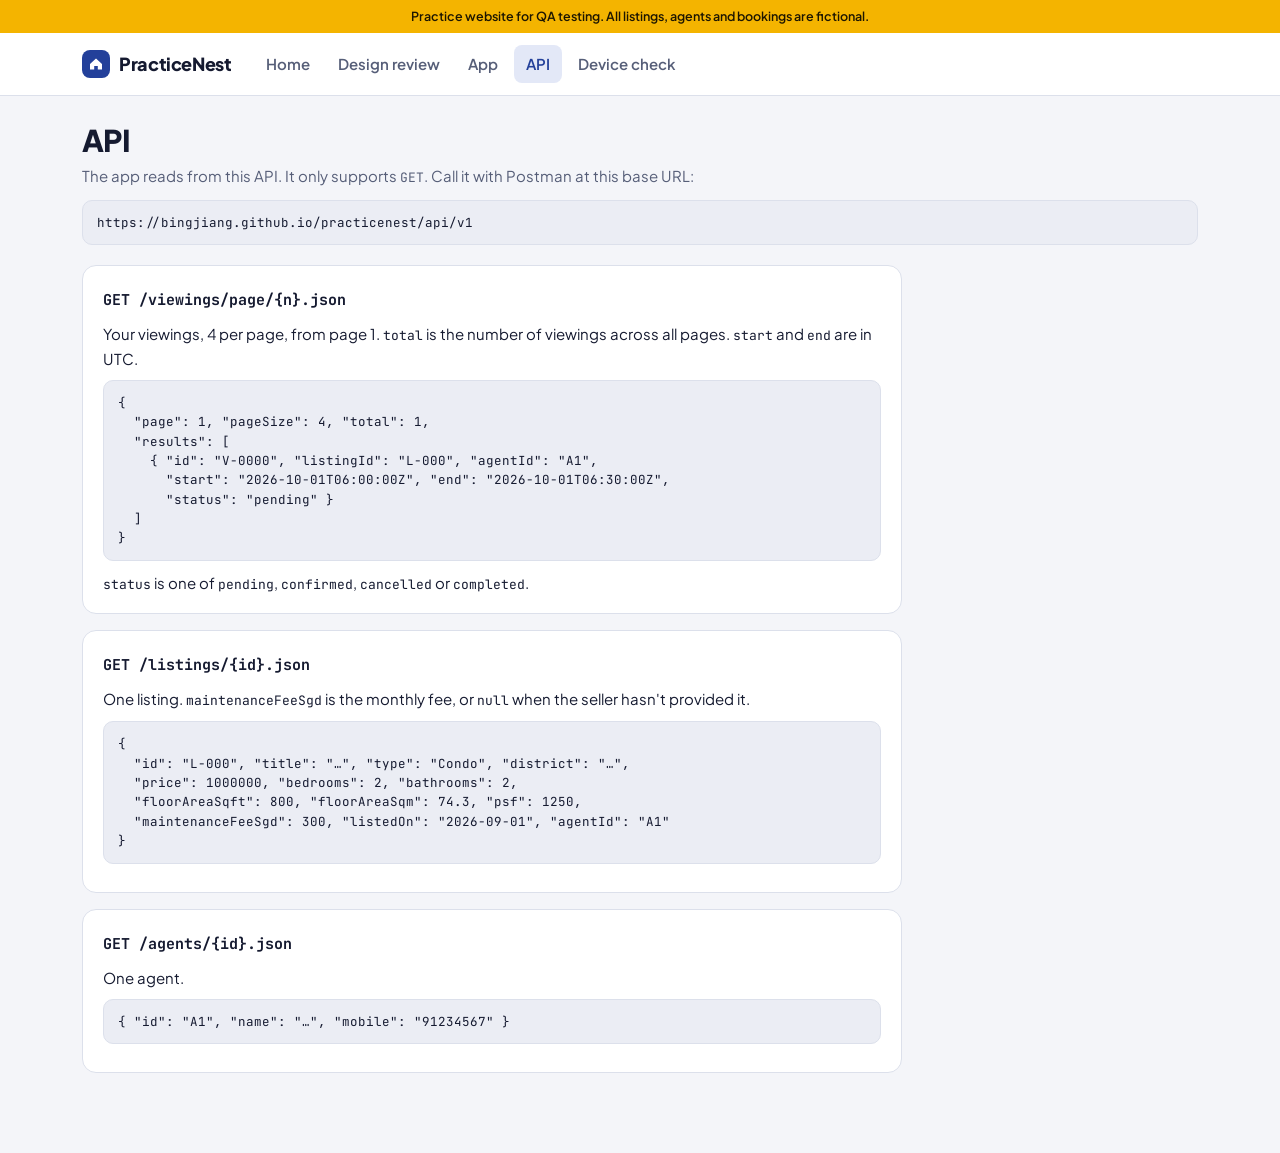
==== api/index.html @ 800aea3c "PracticeNest QA practice site" ====
<!doctype html>
<html lang="en"><head><meta charset="utf-8"><meta name="viewport" content="width=device-width,initial-scale=1">
<title>API · PracticeNest</title>
<link rel="preconnect" href="https://fonts.googleapis.com"><link rel="preconnect" href="https://fonts.gstatic.com" crossorigin>
<link rel="stylesheet" href="https://fonts.googleapis.com/css2?family=Plus+Jakarta+Sans:wght@400;500;600;700;800&family=JetBrains+Mono:wght@400;500&display=swap">
<link rel="stylesheet" href="../assets/site.css">
<style>.apigrid{margin-top:20px;display:grid;gap:16px;max-width:820px}.apigrid h2 code{font-size:15px}.apigrid pre{margin:10px 0}</style>
</head><body>
<div class="practice">Practice website for QA testing. All listings, agents and bookings are fictional.</div>
<header class="bar"><div class="bar-in">
  <a class="brand" href="../"><span class="brand-mark" aria-hidden="true"><svg width="16" height="16" viewBox="0 0 16 16"><path d="M2 8 8 2.5 14 8v5.5H9.8V10H6.2v3.5H2z" fill="#fff"/></svg></span>PracticeNest</a>
  <nav class="nav" aria-label="Main"><a href="../">Home</a><a href="../design/">Design review</a><a href="../app/">App</a><a href="../api/" aria-current="page">API</a><a href="../device/">Device check</a></nav>
</div></header>
<main>

<h1>API</h1>
<p class="lead">The app reads from this API. It only supports <code>GET</code>. Call it with Postman at this base URL:</p>
<pre style="margin-top:12px">https://bingjiang.github.io/practicenest/api/v1</pre>
<div class="apigrid">
  <section class="panel"><h2><code>GET /viewings/page/{n}.json</code></h2>
    <p>Your viewings, 4 per page, from page 1. <code>total</code> is the number of viewings across all pages. <code>start</code> and <code>end</code> are in UTC.</p>
<pre>{
  "page": 1, "pageSize": 4, "total": 1,
  "results": [
    { "id": "V-0000", "listingId": "L-000", "agentId": "A1",
      "start": "2026-10-01T06:00:00Z", "end": "2026-10-01T06:30:00Z",
      "status": "pending" }
  ]
}</pre>
    <p><code>status</code> is one of <code>pending</code>, <code>confirmed</code>, <code>cancelled</code> or <code>completed</code>.</p>
  </section>
  <section class="panel"><h2><code>GET /listings/{id}.json</code></h2>
    <p>One listing. <code>maintenanceFeeSgd</code> is the monthly fee, or <code>null</code> when the seller hasn't provided it.</p>
<pre>{
  "id": "L-000", "title": "…", "type": "Condo", "district": "…",
  "price": 1000000, "bedrooms": 2, "bathrooms": 2,
  "floorAreaSqft": 800, "floorAreaSqm": 74.3, "psf": 1250,
  "maintenanceFeeSgd": 300, "listedOn": "2026-09-01", "agentId": "A1"
}</pre>
  </section>
  <section class="panel"><h2><code>GET /agents/{id}.json</code></h2>
    <p>One agent.</p>
<pre>{ "id": "A1", "name": "…", "mobile": "91234567" }</pre>
  </section>
</div>

</main>
</body></html>
---- assets/site.css ----
:root{
  --bg:#F4F5F9; --surface:#FFFFFF; --sunk:#EBEDF4; --ink:#151A30; --muted:#565E78; --faint:#8990A8;
  --line:#DCE0EB; --line-strong:#C4CADB; --accent:#23409A; --accent-soft:#E3E8F7; --sun:#F4B400;
  --ok:#1C8753; --bad:#BE3838;
  --sans:"Plus Jakarta Sans",system-ui,-apple-system,"Segoe UI",Roboto,sans-serif;
  --mono:"JetBrains Mono",ui-monospace,SFMono-Regular,Menlo,Consolas,monospace;
}
*{box-sizing:border-box}
body{margin:0;background:var(--bg);color:var(--ink);font:15px/1.55 var(--sans);-webkit-font-smoothing:antialiased}
a{color:var(--accent)}
code,.mono{font-family:var(--mono);font-size:13px}
.practice{background:var(--sun);color:#1D1600;font-size:12.5px;font-weight:600;text-align:center;padding:7px 16px}
.bar{background:var(--surface);border-bottom:1px solid var(--line)}
.bar-in{max-width:1180px;margin:0 auto;padding:12px clamp(16px,4vw,32px);display:flex;flex-wrap:wrap;align-items:center;gap:10px 22px}
.brand{display:flex;align-items:center;gap:9px;font-weight:800;font-size:18px;letter-spacing:-.02em;color:var(--ink);text-decoration:none}
.brand-mark{width:28px;height:28px;border-radius:8px;background:var(--accent);display:grid;place-items:center}
.nav{display:flex;gap:4px;flex-wrap:wrap}
.nav a{padding:7px 12px;border-radius:8px;font-weight:600;color:var(--muted);text-decoration:none}
.nav a:hover{color:var(--ink);background:var(--sunk)}
.nav a[aria-current="page"]{color:var(--accent);background:var(--accent-soft)}
main{max-width:1180px;margin:0 auto;padding:26px clamp(16px,4vw,32px) 80px}
h1{margin:0;font-size:clamp(22px,3vw,30px);line-height:1.2;font-weight:800;letter-spacing:-.02em}
h2{font-size:18px;margin:0 0 10px}
.lead{margin:6px 0 0;color:var(--muted);max-width:72ch}
.panel{background:var(--surface);border:1px solid var(--line);border-radius:14px;padding:18px 20px}
.panel p{margin:0 0 10px}
.panel p:last-child{margin-bottom:0}
.panel ul,.panel ol{margin:0;padding-left:20px;display:grid;gap:4px}
.cards{margin-top:20px;display:grid;grid-template-columns:repeat(auto-fit,minmax(240px,1fr));gap:16px}
.cards a.panel{text-decoration:none;color:inherit;display:grid;gap:6px}
.cards a.panel:hover{border-color:var(--accent)}
.cards small{color:var(--faint);font-weight:700;letter-spacing:.06em;text-transform:uppercase;font-size:11.5px}
pre{margin:0;padding:12px 14px;background:var(--sunk);border:1px solid var(--line);border-radius:10px;overflow-x:auto;font-family:var(--mono);font-size:12.5px;line-height:1.55}
table.t{border-collapse:collapse;width:100%}
table.t th,table.t td{text-align:left;padding:10px 12px;border-bottom:1px solid var(--line);vertical-align:top}
table.t th{font-size:11.5px;letter-spacing:.06em;text-transform:uppercase;color:var(--faint)}
.btn{display:inline-block;padding:8px 14px;border-radius:9px;border:1px solid var(--line-strong);background:var(--surface);font:inherit;font-weight:600;cursor:pointer;color:var(--ink);text-decoration:none}
.btn:hover{border-color:var(--ink)}
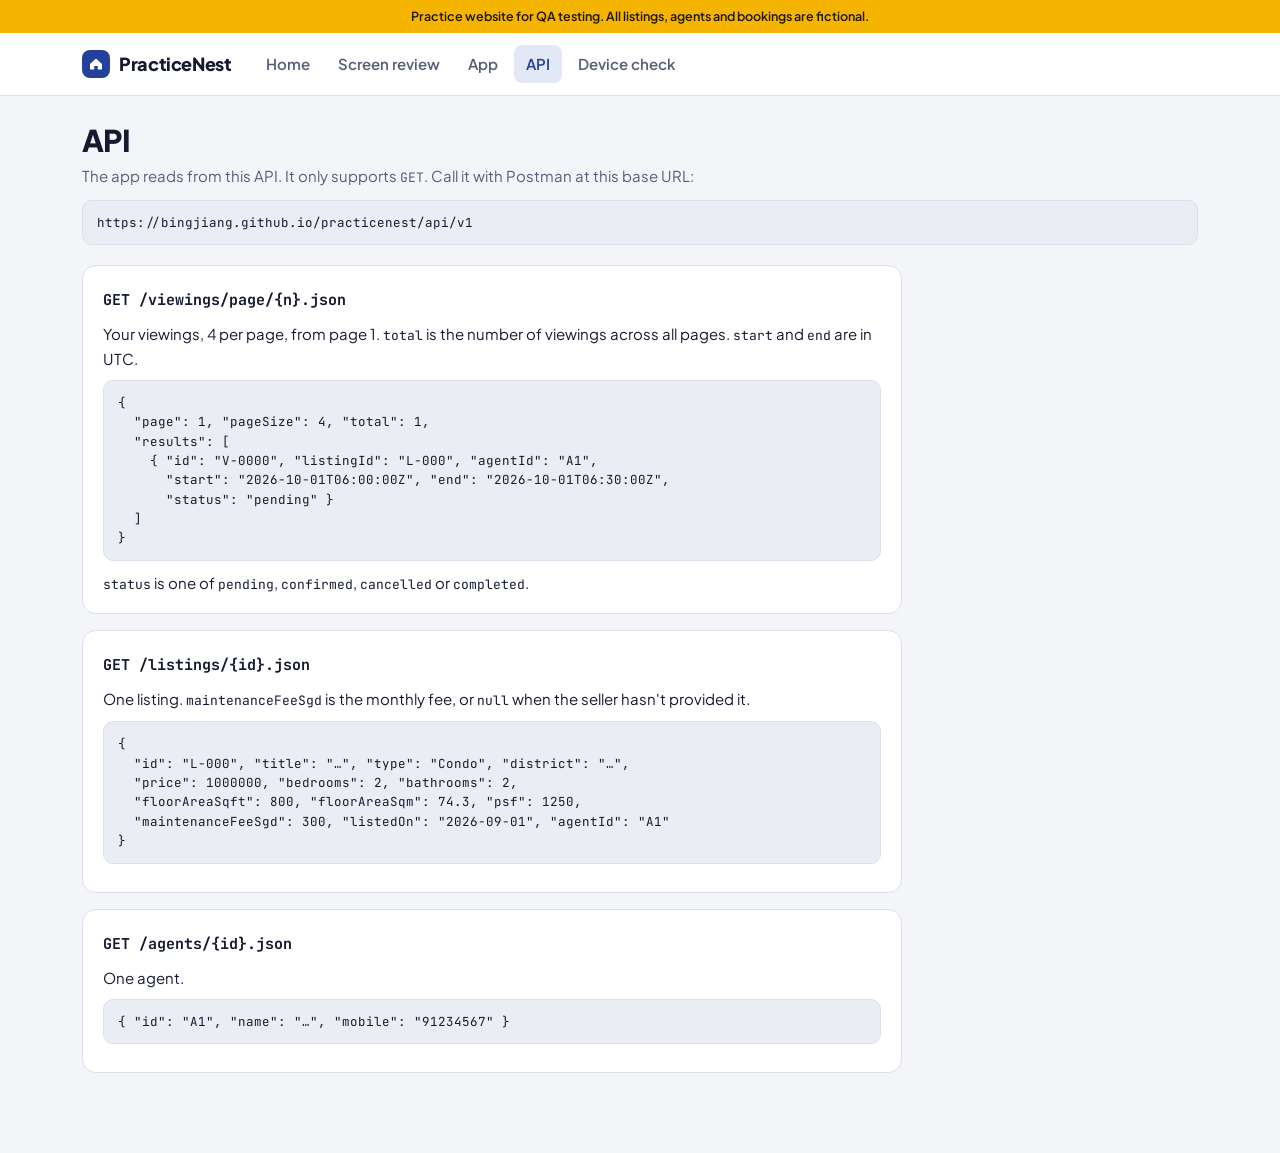
==== commit 23ca30da: "Screen review: build only, no mockup" ====
--- a/api/index.html
+++ b/api/index.html
@@ -9,7 +9,7 @@
 <div class="practice">Practice website for QA testing. All listings, agents and bookings are fictional.</div>
 <header class="bar"><div class="bar-in">
   <a class="brand" href="../"><span class="brand-mark" aria-hidden="true"><svg width="16" height="16" viewBox="0 0 16 16"><path d="M2 8 8 2.5 14 8v5.5H9.8V10H6.2v3.5H2z" fill="#fff"/></svg></span>PracticeNest</a>
-  <nav class="nav" aria-label="Main"><a href="../">Home</a><a href="../design/">Design review</a><a href="../app/">App</a><a href="../api/" aria-current="page">API</a><a href="../device/">Device check</a></nav>
+  <nav class="nav" aria-label="Main"><a href="../">Home</a><a href="../design/">Screen review</a><a href="../app/">App</a><a href="../api/" aria-current="page">API</a><a href="../device/">Device check</a></nav>
 </div></header>
 <main>
 
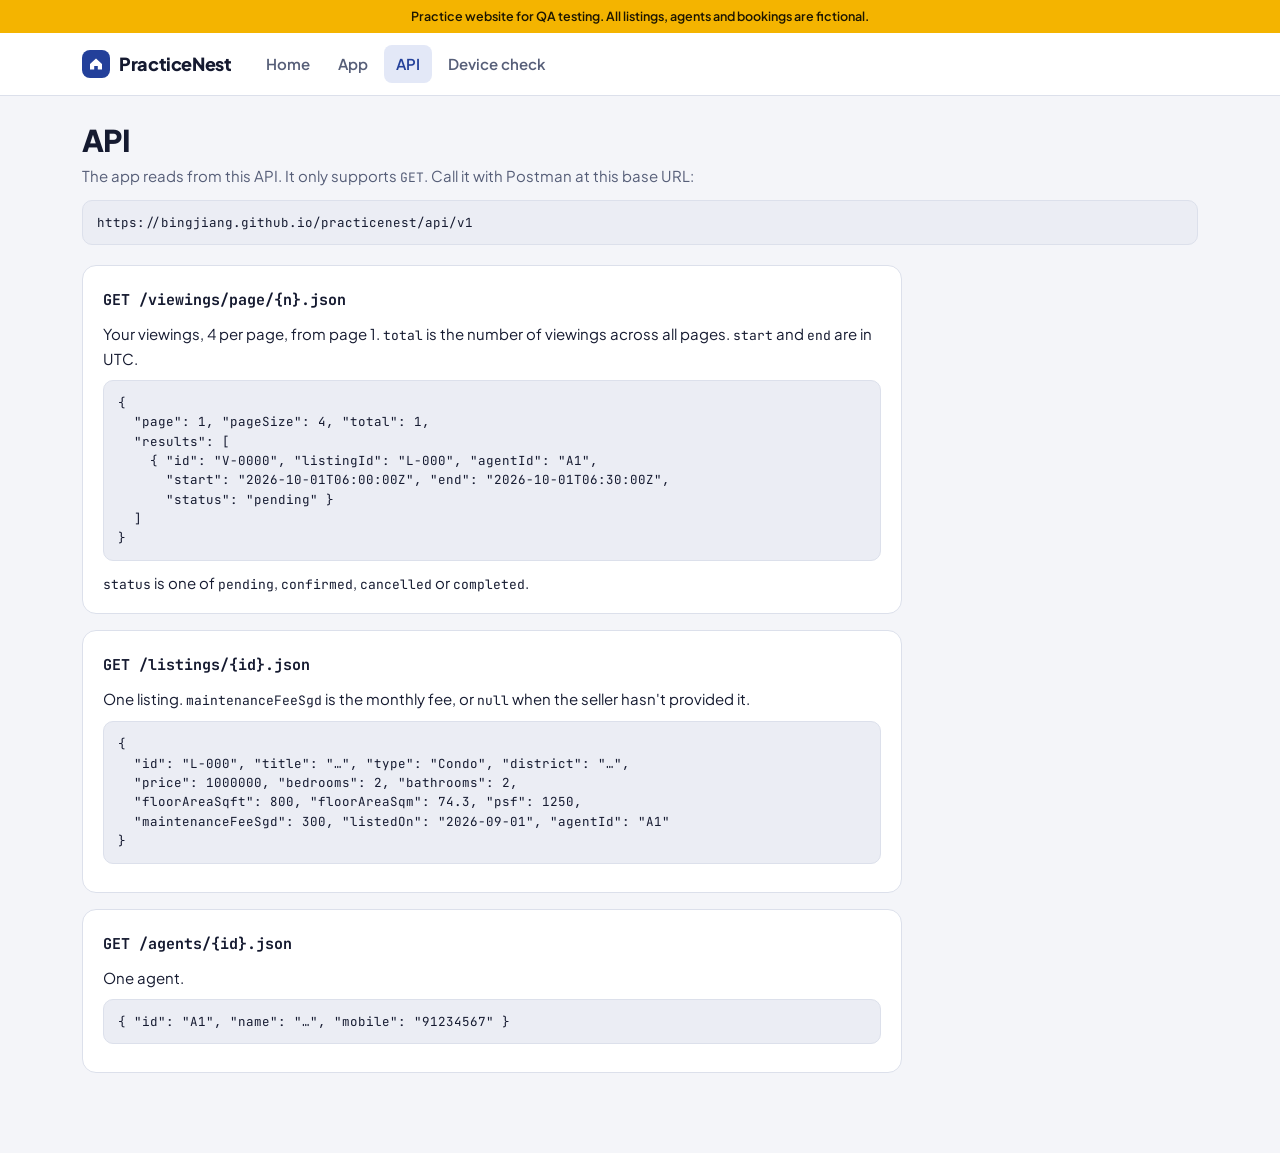
==== commit d0d37cdf: "Remove screen review page" ====
--- a/api/index.html
+++ b/api/index.html
@@ -9,7 +9,7 @@
 <div class="practice">Practice website for QA testing. All listings, agents and bookings are fictional.</div>
 <header class="bar"><div class="bar-in">
   <a class="brand" href="../"><span class="brand-mark" aria-hidden="true"><svg width="16" height="16" viewBox="0 0 16 16"><path d="M2 8 8 2.5 14 8v5.5H9.8V10H6.2v3.5H2z" fill="#fff"/></svg></span>PracticeNest</a>
-  <nav class="nav" aria-label="Main"><a href="../">Home</a><a href="../design/">Screen review</a><a href="../app/">App</a><a href="../api/" aria-current="page">API</a><a href="../device/">Device check</a></nav>
+  <nav class="nav" aria-label="Main"><a href="../">Home</a><a href="../app/">App</a><a href="../api/" aria-current="page">API</a><a href="../device/">Device check</a></nav>
 </div></header>
 <main>
 
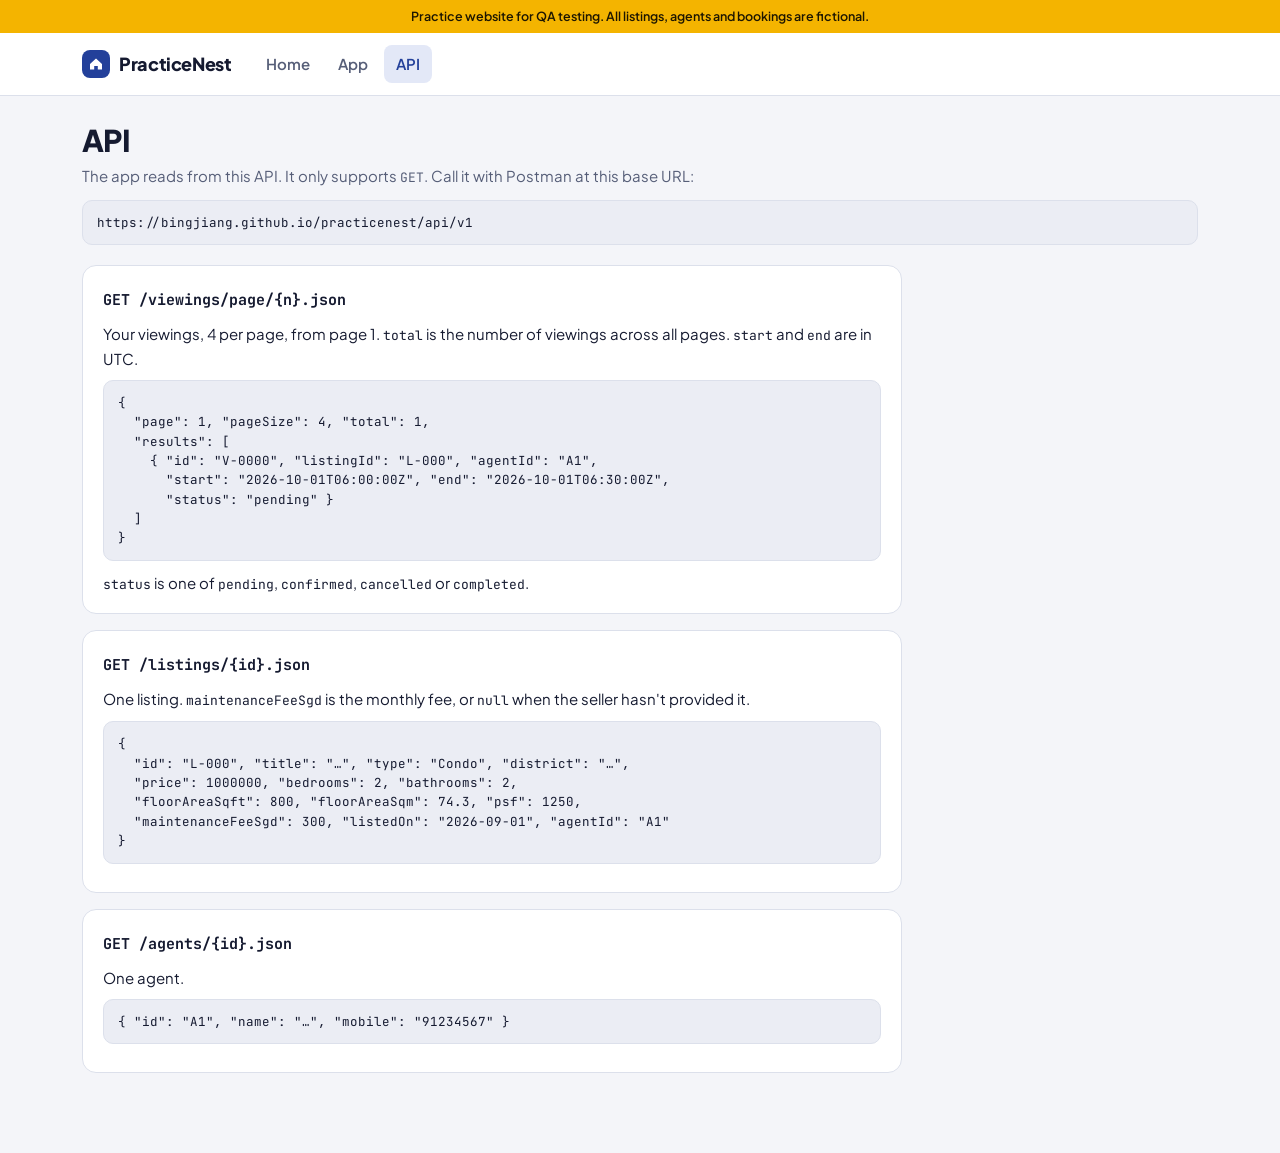
==== commit c17bc2ab: "Remove device check page" ====
--- a/api/index.html
+++ b/api/index.html
@@ -9,7 +9,7 @@
 <div class="practice">Practice website for QA testing. All listings, agents and bookings are fictional.</div>
 <header class="bar"><div class="bar-in">
   <a class="brand" href="../"><span class="brand-mark" aria-hidden="true"><svg width="16" height="16" viewBox="0 0 16 16"><path d="M2 8 8 2.5 14 8v5.5H9.8V10H6.2v3.5H2z" fill="#fff"/></svg></span>PracticeNest</a>
-  <nav class="nav" aria-label="Main"><a href="../">Home</a><a href="../app/">App</a><a href="../api/" aria-current="page">API</a><a href="../device/">Device check</a></nav>
+  <nav class="nav" aria-label="Main"><a href="../">Home</a><a href="../app/">App</a><a href="../api/" aria-current="page">API</a></nav>
 </div></header>
 <main>
 
